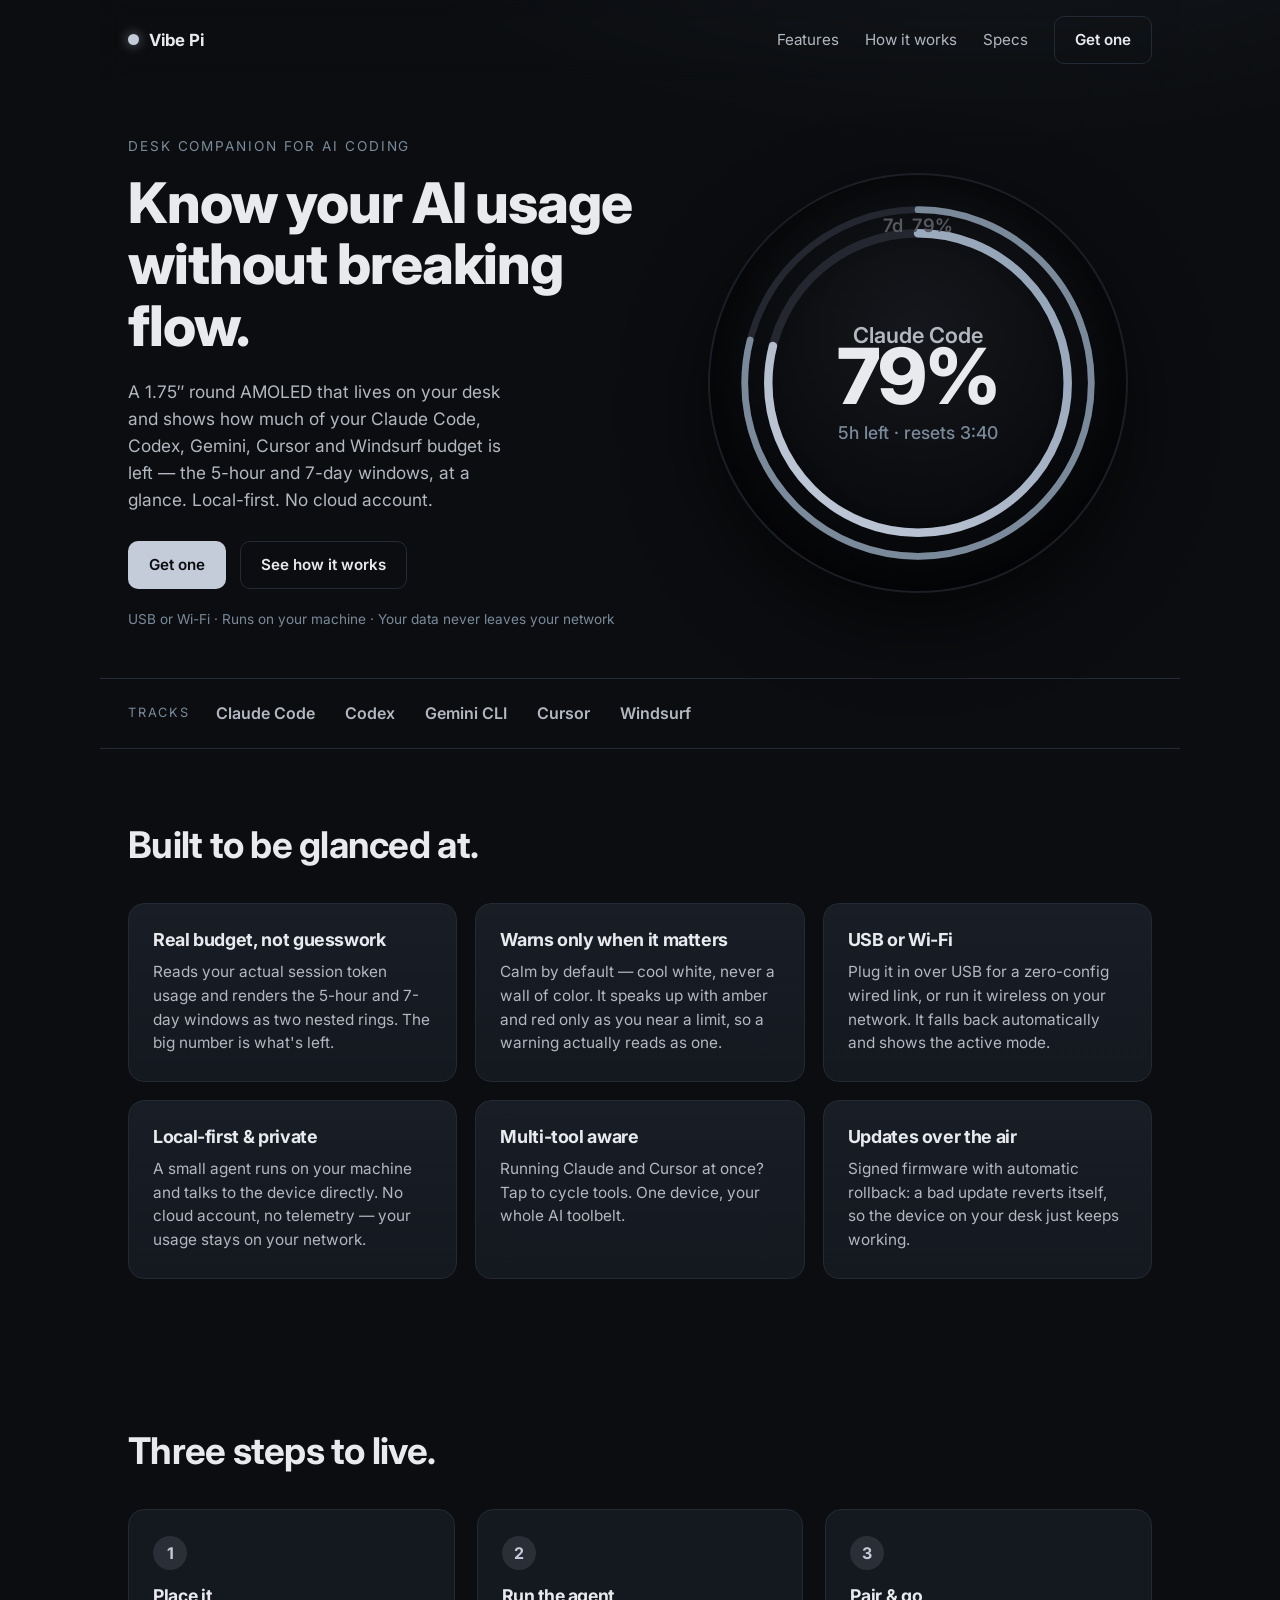
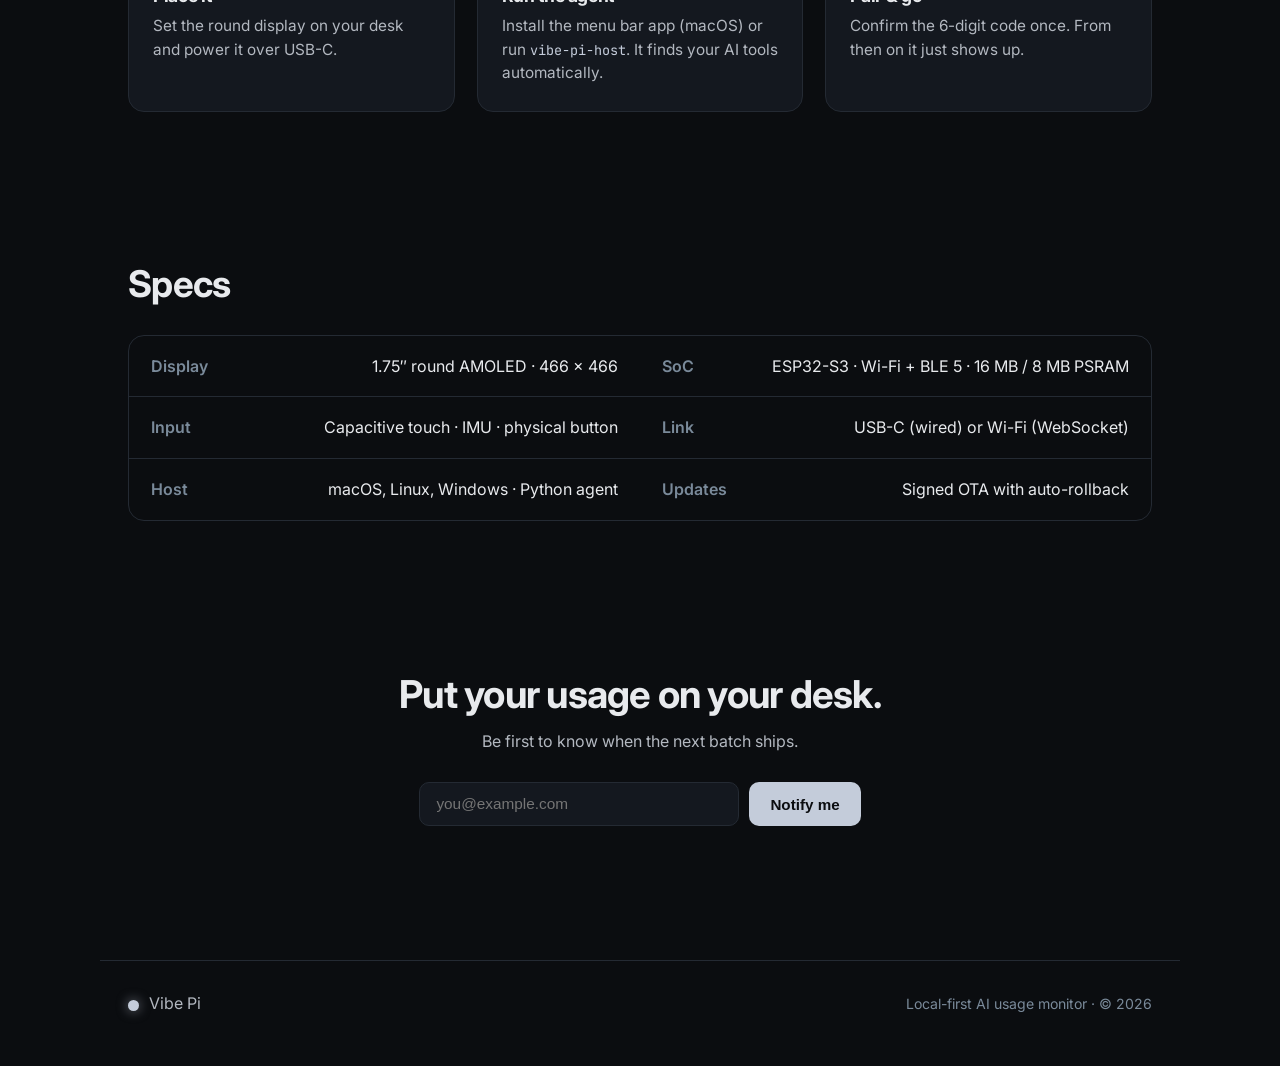
==== website/index.html @ 5a219f41 "companion: macOS menu bar app + product landing site host/menubar/: rumps menu bar app that wraps th" ====
<!DOCTYPE html>
<html lang="en">
<head>
<meta charset="UTF-8" />
<meta name="viewport" content="width=device-width, initial-scale=1.0" />
<title>Vibe Pi — your AI usage, on your desk</title>
<meta name="description" content="A round AMOLED desk monitor that shows your Claude Code, Codex, Gemini, Cursor and Windsurf usage in real time. Local-first, no cloud." />
<link rel="preconnect" href="https://fonts.googleapis.com" />
<link rel="preconnect" href="https://fonts.gstatic.com" crossorigin />
<link href="https://fonts.googleapis.com/css2?family=Inter:wght@400;500;600;700;800&family=JetBrains+Mono:wght@500;700&display=swap" rel="stylesheet" />
<link rel="stylesheet" href="styles.css" />
</head>
<body>

<!-- ── Nav ───────────────────────────────────────────── -->
<header class="nav">
  <a class="brand" href="#top">
    <span class="brand-dot"></span> Vibe&nbsp;Pi
  </a>
  <nav class="nav-links" id="navLinks">
    <a href="#features">Features</a>
    <a href="#how">How it works</a>
    <a href="#specs">Specs</a>
    <a class="btn btn-ghost" href="#get">Get one</a>
  </nav>
  <button class="nav-toggle" id="navToggle" aria-label="Menu">☰</button>
</header>

<!-- ── Hero ──────────────────────────────────────────── -->
<main id="top">
<section class="hero">
  <div class="hero-copy reveal">
    <p class="eyebrow">Desk companion for AI coding</p>
    <h1>Know your AI usage<br />without breaking flow.</h1>
    <p class="lede">
      A 1.75″ round AMOLED that lives on your desk and shows how much of your
      Claude&nbsp;Code, Codex, Gemini, Cursor and Windsurf budget is left —
      the 5-hour and 7-day windows, at a glance. Local-first. No cloud account.
    </p>
    <div class="cta-row">
      <a class="btn btn-primary" href="#get">Get one</a>
      <a class="btn btn-ghost" href="#how">See how it works</a>
    </div>
    <p class="trust">USB or Wi-Fi · Runs on your machine · Your data never leaves your network</p>
  </div>

  <!-- Device face, rebuilt in SVG (the real dual-ring gauge) -->
  <div class="hero-device reveal">
    <div class="bezel">
      <svg viewBox="0 0 466 466" class="face" role="img" aria-label="Vibe Pi display showing 79 percent of the 5-hour window remaining">
        <defs>
          <linearGradient id="ringFuel" x1="0" y1="0" x2="1" y2="1">
            <stop offset="0%" stop-color="#C4CCDA" />
            <stop offset="100%" stop-color="#8FA0B4" />
          </linearGradient>
        </defs>
        <!-- track + 7d outer ring -->
        <circle cx="233" cy="233" r="206" fill="none" stroke="#242730" stroke-width="8" />
        <circle cx="233" cy="233" r="206" fill="none" stroke="#7A8A9A" stroke-width="8"
                stroke-linecap="round" stroke-dasharray="1294" stroke-dashoffset="272"
                transform="rotate(-90 233 233)" />
        <!-- track + 5h inner ring -->
        <circle cx="233" cy="233" r="178" fill="none" stroke="#242730" stroke-width="10" />
        <circle cx="233" cy="233" r="178" fill="none" stroke="url(#ringFuel)" stroke-width="10"
                stroke-linecap="round" stroke-dasharray="1118" stroke-dashoffset="235"
                transform="rotate(-90 233 233)" />
        <!-- 7d notch label at top -->
        <text x="233" y="54" class="t-tag" text-anchor="middle">7d&nbsp;&nbsp;79%</text>
        <!-- center stack -->
        <text x="233" y="185" class="t-tool" text-anchor="middle">Claude Code</text>
        <text x="233" y="258" class="t-hero" text-anchor="middle">79%</text>
        <text x="233" y="300" class="t-sub" text-anchor="middle">5h left · resets 3:40</text>
      </svg>
    </div>
    <div class="glow" aria-hidden="true"></div>
  </div>
</section>

<!-- ── Tools ─────────────────────────────────────────── -->
<section class="tools reveal" aria-label="Supported tools">
  <span class="tools-label">Tracks</span>
  <ul>
    <li>Claude Code</li>
    <li>Codex</li>
    <li>Gemini CLI</li>
    <li>Cursor</li>
    <li>Windsurf</li>
  </ul>
</section>

<!-- ── Features ──────────────────────────────────────── -->
<section id="features" class="features">
  <h2 class="reveal">Built to be glanced at.</h2>
  <div class="grid">
    <article class="card reveal">
      <h3>Real budget, not guesswork</h3>
      <p>Reads your actual session token usage and renders the 5-hour and 7-day
         windows as two nested rings. The big number is what's left.</p>
    </article>
    <article class="card reveal">
      <h3>Warns only when it matters</h3>
      <p>Calm by default — cool white, never a wall of color. It speaks up with
         amber and red only as you near a limit, so a warning actually reads as one.</p>
    </article>
    <article class="card reveal">
      <h3>USB or Wi-Fi</h3>
      <p>Plug it in over USB for a zero-config wired link, or run it wireless on
         your network. It falls back automatically and shows the active mode.</p>
    </article>
    <article class="card reveal">
      <h3>Local-first &amp; private</h3>
      <p>A small agent runs on your machine and talks to the device directly.
         No cloud account, no telemetry — your usage stays on your network.</p>
    </article>
    <article class="card reveal">
      <h3>Multi-tool aware</h3>
      <p>Running Claude and Cursor at once? Tap to cycle tools. One device,
         your whole AI toolbelt.</p>
    </article>
    <article class="card reveal">
      <h3>Updates over the air</h3>
      <p>Signed firmware with automatic rollback: a bad update reverts itself,
         so the device on your desk just keeps working.</p>
    </article>
  </div>
</section>

<!-- ── How it works ──────────────────────────────────── -->
<section id="how" class="how">
  <h2 class="reveal">Three steps to live.</h2>
  <ol>
    <li class="reveal"><span class="step">1</span>
      <h3>Place it</h3>
      <p>Set the round display on your desk and power it over USB-C.</p></li>
    <li class="reveal"><span class="step">2</span>
      <h3>Run the agent</h3>
      <p>Install the menu bar app (macOS) or run <code>vibe-pi-host</code>.
         It finds your AI tools automatically.</p></li>
    <li class="reveal"><span class="step">3</span>
      <h3>Pair &amp; go</h3>
      <p>Confirm the 6-digit code once. From then on it just shows up.</p></li>
  </ol>
</section>

<!-- ── Specs ─────────────────────────────────────────── -->
<section id="specs" class="specs reveal">
  <h2>Specs</h2>
  <dl>
    <div><dt>Display</dt><dd>1.75″ round AMOLED · 466 × 466</dd></div>
    <div><dt>SoC</dt><dd>ESP32-S3 · Wi-Fi + BLE 5 · 16 MB / 8 MB PSRAM</dd></div>
    <div><dt>Input</dt><dd>Capacitive touch · IMU · physical button</dd></div>
    <div><dt>Link</dt><dd>USB-C (wired) or Wi-Fi (WebSocket)</dd></div>
    <div><dt>Host</dt><dd>macOS, Linux, Windows · Python agent</dd></div>
    <div><dt>Updates</dt><dd>Signed OTA with auto-rollback</dd></div>
  </dl>
</section>

<!-- ── CTA ───────────────────────────────────────────── -->
<section id="get" class="getone reveal">
  <h2>Put your usage on your desk.</h2>
  <p>Be first to know when the next batch ships.</p>
  <form class="signup" onsubmit="return vibe_notify(event)">
    <input type="email" name="email" placeholder="you@example.com" required aria-label="Email" />
    <button class="btn btn-primary" type="submit">Notify me</button>
  </form>
  <p class="micro" id="signupMsg"></p>
</section>
</main>

<footer class="foot">
  <span><span class="brand-dot"></span> Vibe Pi</span>
  <span class="muted">Local-first AI usage monitor · © 2026</span>
</footer>

<script src="app.js"></script>
</body>
</html>
---- website/styles.css ----
/* Vibe Pi — landing page
   Palette mirrors the device's "calm" system: cool white on near-black,
   color reserved for warnings, slate accents, a single soft glow. */

:root {
  --bg:        #0B0D10;
  --bg-2:      #0E1116;
  --panel:     #14181F;
  --panel-2:   #181D26;
  --line:      #242a33;
  --track:     #242730;
  --text:      #E8EAED;
  --text-2:    #B3B8C0;
  --text-3:    #7A8A9A;
  --slate:     #C4CCDA;
  --warn:      #F0A024;
  --low:       #CE5648;
  --radius:    16px;
  --maxw:      1080px;
}

* { box-sizing: border-box; margin: 0; padding: 0; }

html { scroll-behavior: smooth; }

body {
  background:
    radial-gradient(1200px 600px at 78% -8%, rgba(124,150,180,0.10), transparent 60%),
    var(--bg);
  color: var(--text);
  font-family: "Inter", system-ui, -apple-system, sans-serif;
  line-height: 1.55;
  -webkit-font-smoothing: antialiased;
  overflow-x: hidden;
}

a { color: inherit; text-decoration: none; }
h1, h2, h3 { letter-spacing: -0.02em; line-height: 1.1; }

/* ── Nav ── */
.nav {
  position: sticky; top: 0; z-index: 50;
  display: flex; align-items: center; justify-content: space-between;
  padding: 16px 28px;
  max-width: var(--maxw); margin: 0 auto;
  backdrop-filter: blur(10px);
}
.brand { display: flex; align-items: center; gap: 10px; font-weight: 700; font-size: 1.05rem; }
.brand-dot {
  width: 11px; height: 11px; border-radius: 50%;
  background: var(--slate);
  box-shadow: 0 0 12px rgba(196,204,218,0.55);
}
.nav-links { display: flex; align-items: center; gap: 26px; font-size: 0.95rem; color: var(--text-2); }
.nav-links a:hover { color: var(--text); }
.nav-toggle { display: none; background: none; border: 0; color: var(--text); font-size: 1.4rem; cursor: pointer; }

/* ── Buttons ── */
.btn {
  display: inline-block; border-radius: 10px; padding: 11px 20px;
  font-weight: 600; font-size: 0.95rem; cursor: pointer; border: 1px solid transparent;
  transition: transform .12s ease, background .2s ease, border-color .2s ease;
}
.btn:active { transform: translateY(1px); }
.btn-primary { background: var(--slate); color: #0B0D10; }
.btn-primary:hover { background: #d6dde8; }
.btn-ghost { border-color: var(--line); color: var(--text); }
.btn-ghost:hover { border-color: var(--text-3); background: rgba(255,255,255,0.03); }

/* ── Hero ── */
.hero {
  max-width: var(--maxw); margin: 0 auto;
  padding: 56px 28px 40px;
  display: grid; grid-template-columns: 1.05fr 0.95fr; gap: 40px; align-items: center;
}
.eyebrow { color: var(--text-3); font-size: 0.85rem; text-transform: uppercase; letter-spacing: 0.14em; margin-bottom: 16px; }
.hero h1 { font-size: clamp(2.1rem, 5vw, 3.5rem); font-weight: 800; }
.lede { color: var(--text-2); font-size: 1.08rem; margin: 22px 0 28px; max-width: 36ch; }
.cta-row { display: flex; gap: 14px; flex-wrap: wrap; }
.trust { color: var(--text-3); font-size: 0.85rem; margin-top: 20px; }

/* ── Device face ── */
.hero-device { position: relative; display: flex; justify-content: center; align-items: center; }
.bezel {
  position: relative; z-index: 2;
  width: min(420px, 82vw); aspect-ratio: 1; border-radius: 50%;
  background: radial-gradient(circle at 50% 38%, #15171c 0%, #050608 78%);
  padding: 14px;
  box-shadow: 0 30px 80px rgba(0,0,0,0.6), inset 0 0 0 2px #1b1e24, inset 0 0 60px rgba(0,0,0,0.7);
}
.face { width: 100%; height: 100%; display: block; }
.face text { font-family: "Inter", sans-serif; }
.t-tag  { fill: #55585F; font-size: 22px; font-weight: 600; letter-spacing: 0.02em; }
.t-tool { fill: var(--text-2); font-size: 26px; font-weight: 600; }
.t-hero { fill: var(--text); font-size: 92px; font-weight: 800; letter-spacing: -0.03em; }
.t-sub  { fill: var(--text-3); font-size: 21px; font-weight: 500; }
.glow {
  position: absolute; z-index: 1; width: 70%; aspect-ratio: 1; border-radius: 50%;
  background: radial-gradient(circle, rgba(124,150,180,0.18), transparent 70%);
  filter: blur(30px);
}

/* ── Tools strip ── */
.tools {
  max-width: var(--maxw); margin: 8px auto 0; padding: 22px 28px;
  display: flex; align-items: center; gap: 26px; flex-wrap: wrap;
  border-top: 1px solid var(--line); border-bottom: 1px solid var(--line);
}
.tools-label { color: var(--text-3); font-size: 0.8rem; text-transform: uppercase; letter-spacing: 0.14em; }
.tools ul { list-style: none; display: flex; gap: 30px; flex-wrap: wrap; }
.tools li { color: var(--text-2); font-weight: 600; font-size: 1rem; }

/* ── Sections ── */
section { scroll-margin-top: 80px; }
.features, .how, .specs, .getone { max-width: var(--maxw); margin: 0 auto; padding: 76px 28px; }
.features h2, .how h2 { font-size: clamp(1.6rem, 3.4vw, 2.3rem); margin-bottom: 38px; }

.grid { display: grid; grid-template-columns: repeat(3, 1fr); gap: 18px; }
.card {
  background: linear-gradient(180deg, var(--panel-2), var(--panel));
  border: 1px solid var(--line); border-radius: var(--radius);
  padding: 26px 24px;
}
.card h3 { font-size: 1.12rem; margin-bottom: 10px; }
.card p { color: var(--text-2); font-size: 0.96rem; }

/* ── How ── */
.how ol { list-style: none; display: grid; grid-template-columns: repeat(3, 1fr); gap: 22px; }
.how li { background: var(--panel); border: 1px solid var(--line); border-radius: var(--radius); padding: 26px 24px; }
.how .step {
  display: inline-flex; align-items: center; justify-content: center;
  width: 34px; height: 34px; border-radius: 50%;
  background: rgba(196,204,218,0.12); color: var(--slate);
  font-weight: 700; margin-bottom: 16px;
}
.how h3 { font-size: 1.1rem; margin-bottom: 8px; }
.how p { color: var(--text-2); font-size: 0.96rem; }
.how code, .specs code { font-family: "JetBrains Mono", monospace; font-size: 0.88em; color: var(--slate); }

/* ── Specs ── */
.specs h2 { font-size: clamp(1.6rem, 3.4vw, 2.3rem); margin-bottom: 30px; }
.specs dl { display: grid; grid-template-columns: repeat(2, 1fr); gap: 0; border: 1px solid var(--line); border-radius: var(--radius); overflow: hidden; }
.specs div { display: flex; justify-content: space-between; gap: 16px; padding: 18px 22px; border-bottom: 1px solid var(--line); }
.specs div:nth-last-child(-n+2) { border-bottom: 0; }
.specs dt { color: var(--text-3); font-weight: 600; }
.specs dd { color: var(--text); text-align: right; }

/* ── CTA ── */
.getone { text-align: center; }
.getone h2 { font-size: clamp(1.7rem, 3.6vw, 2.4rem); }
.getone > p { color: var(--text-2); margin: 14px 0 28px; }
.signup { display: flex; gap: 10px; justify-content: center; flex-wrap: wrap; }
.signup input {
  background: var(--panel); border: 1px solid var(--line); border-radius: 10px;
  color: var(--text); padding: 12px 16px; font-size: 0.96rem; width: min(320px, 80vw);
}
.signup input:focus { outline: none; border-color: var(--text-3); }
.micro { color: var(--text-3); font-size: 0.85rem; margin-top: 14px; min-height: 1.2em; }

/* ── Footer ── */
.foot {
  max-width: var(--maxw); margin: 0 auto; padding: 30px 28px 50px;
  display: flex; justify-content: space-between; align-items: center; gap: 16px;
  border-top: 1px solid var(--line); color: var(--text-2);
}
.foot .brand-dot { display: inline-block; margin-right: 6px; vertical-align: middle; }
.muted { color: var(--text-3); font-size: 0.88rem; }

/* ── Reveal on scroll ── */
.reveal { opacity: 0; transform: translateY(16px); transition: opacity .6s ease, transform .6s ease; }
.reveal.in { opacity: 1; transform: none; }

/* ── Responsive ── */
@media (max-width: 860px) {
  .hero { grid-template-columns: 1fr; padding-top: 36px; }
  .hero-device { order: -1; }
  .grid, .how ol, .specs dl { grid-template-columns: 1fr; }
  .specs div { border-bottom: 1px solid var(--line) !important; }
  .nav-links { display: none; position: absolute; top: 64px; right: 18px; flex-direction: column; background: var(--panel); border: 1px solid var(--line); border-radius: 12px; padding: 14px 18px; gap: 14px; }
  .nav-links.open { display: flex; }
  .nav-toggle { display: block; }
}

@media (prefers-reduced-motion: reduce) {
  .reveal { opacity: 1; transform: none; transition: none; }
  html { scroll-behavior: auto; }
}
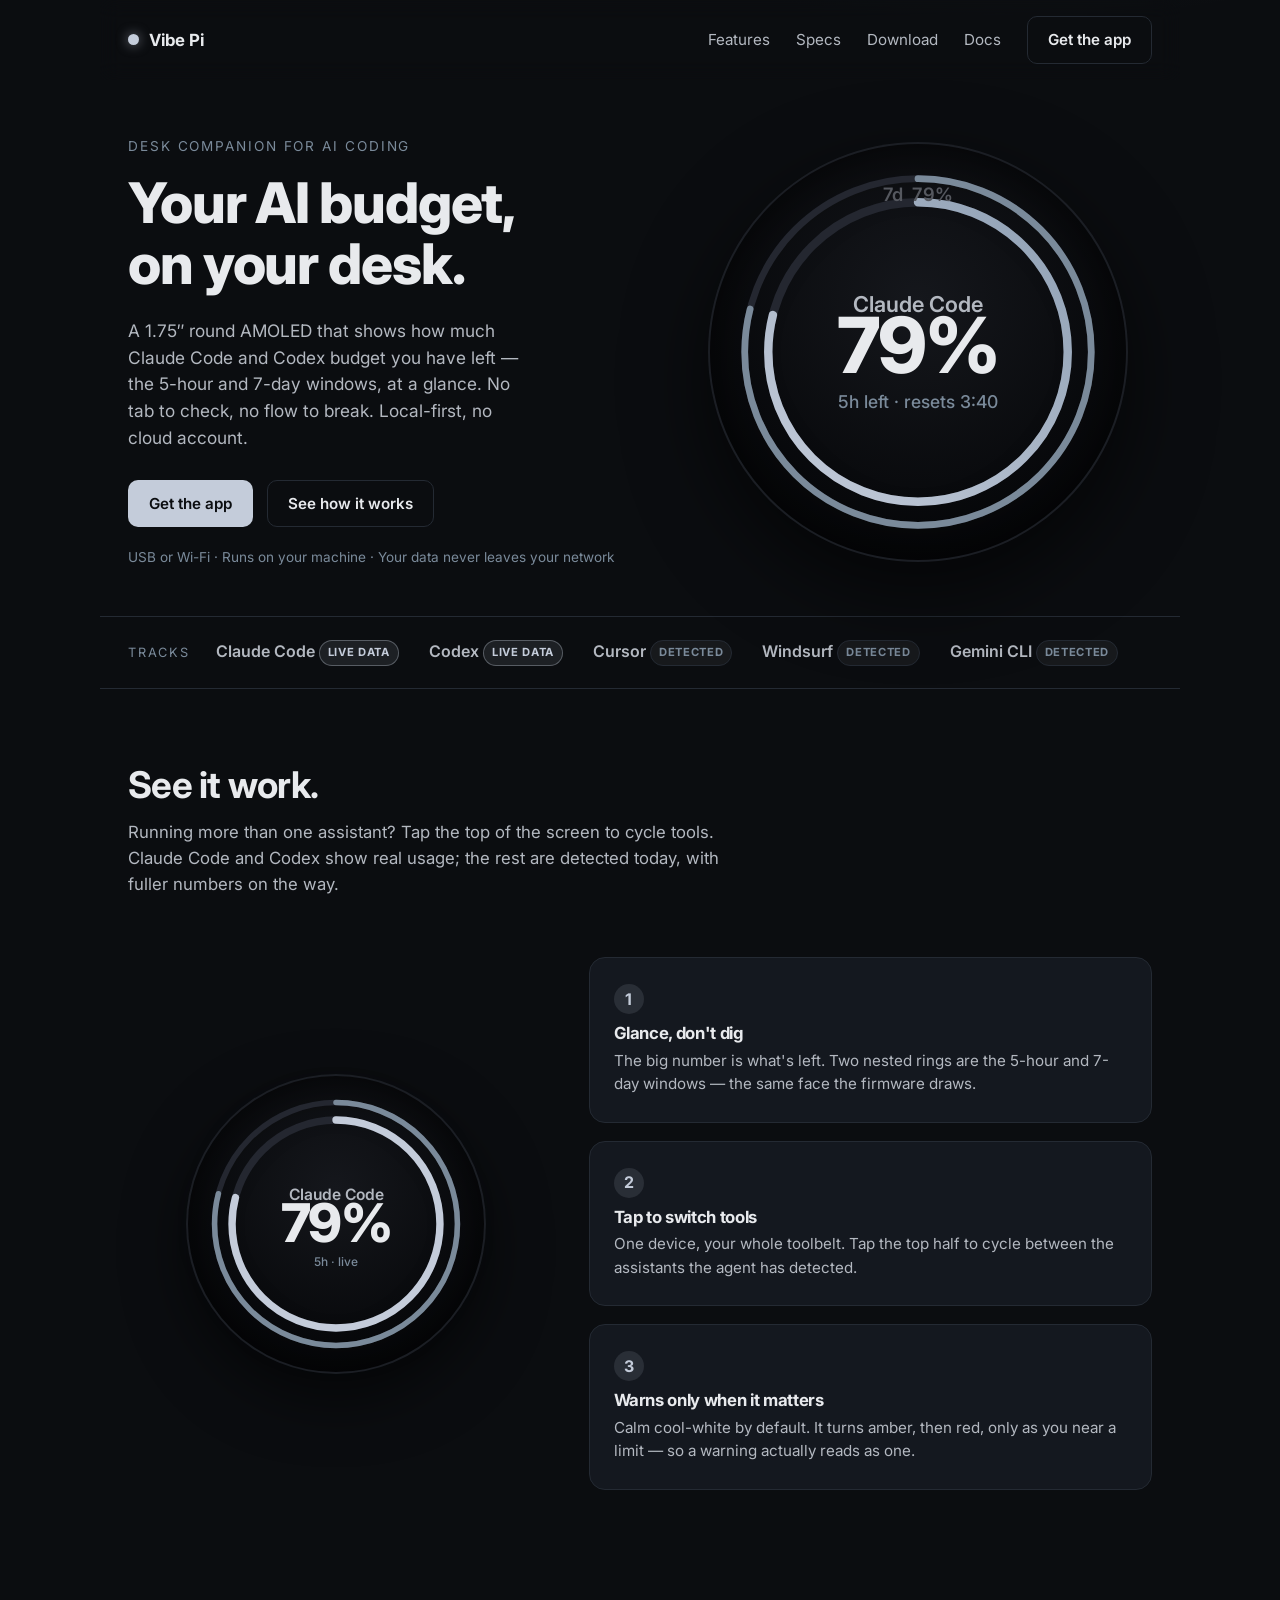
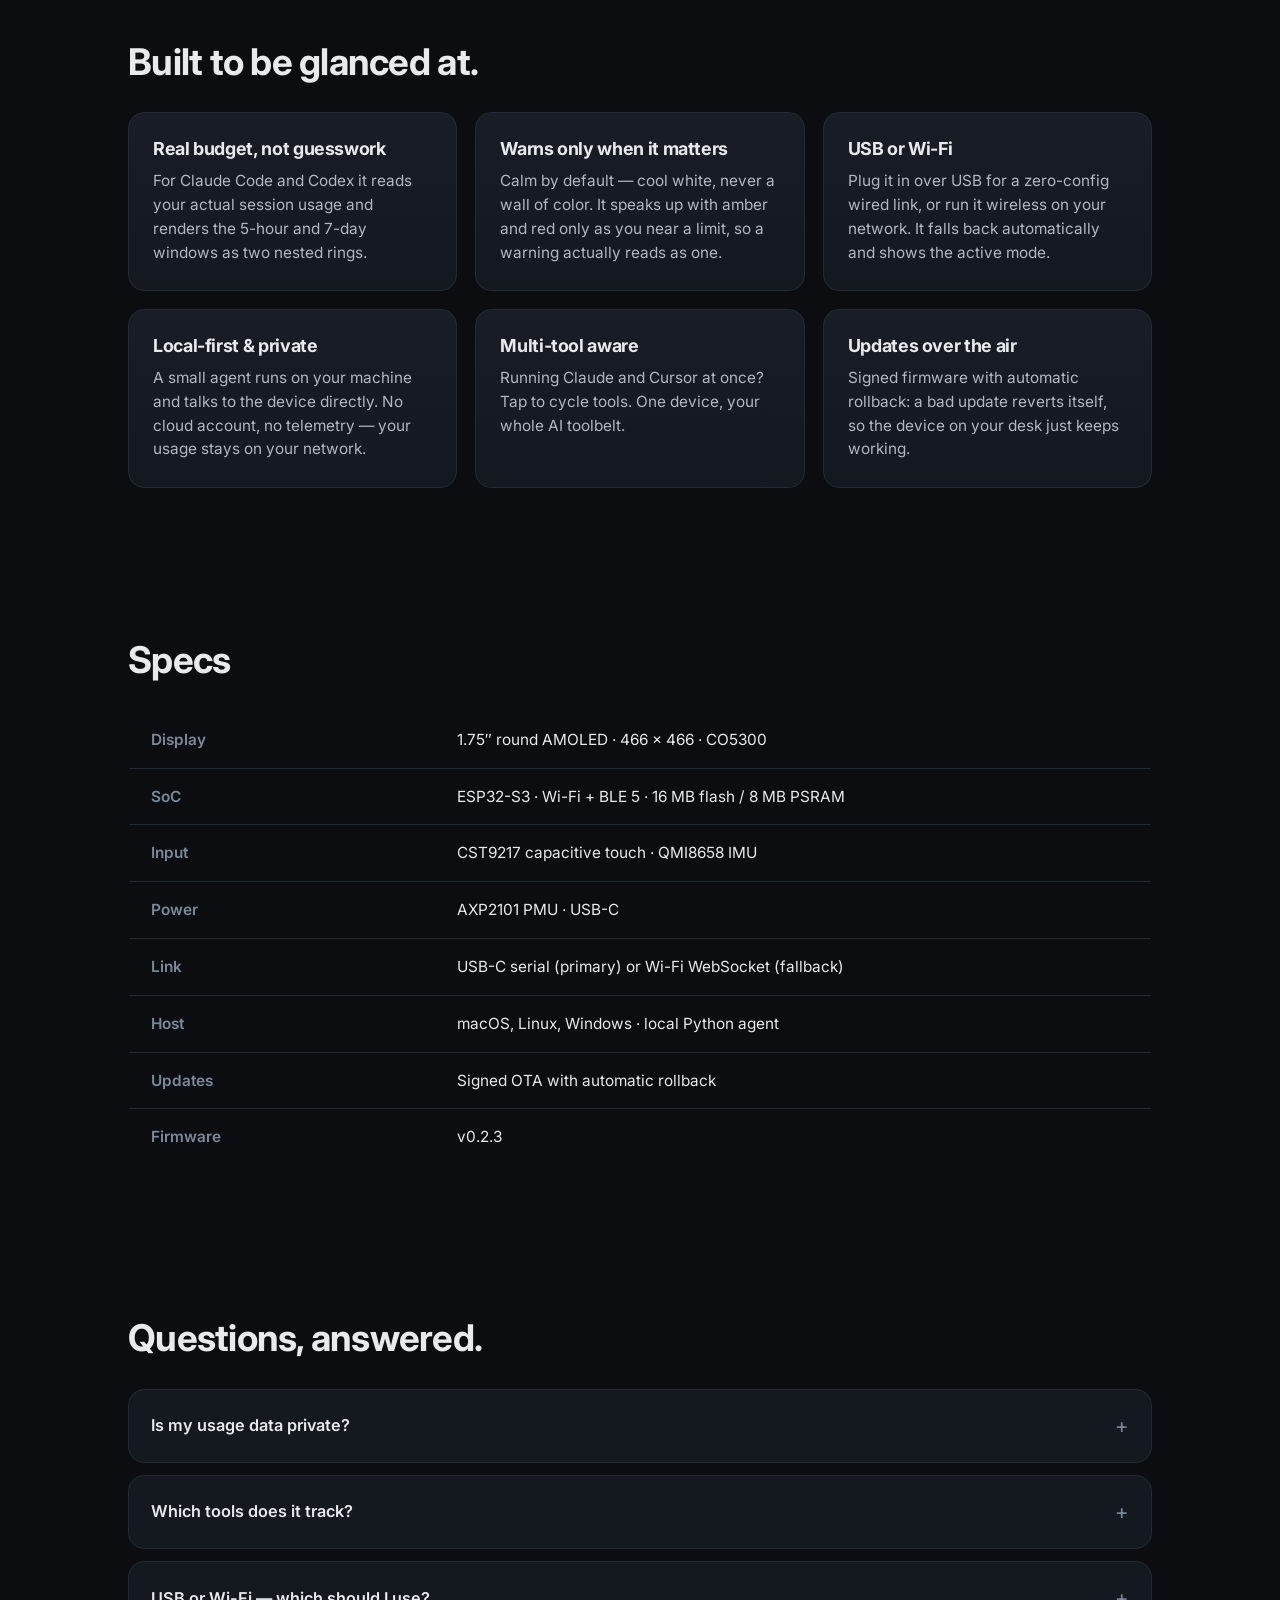
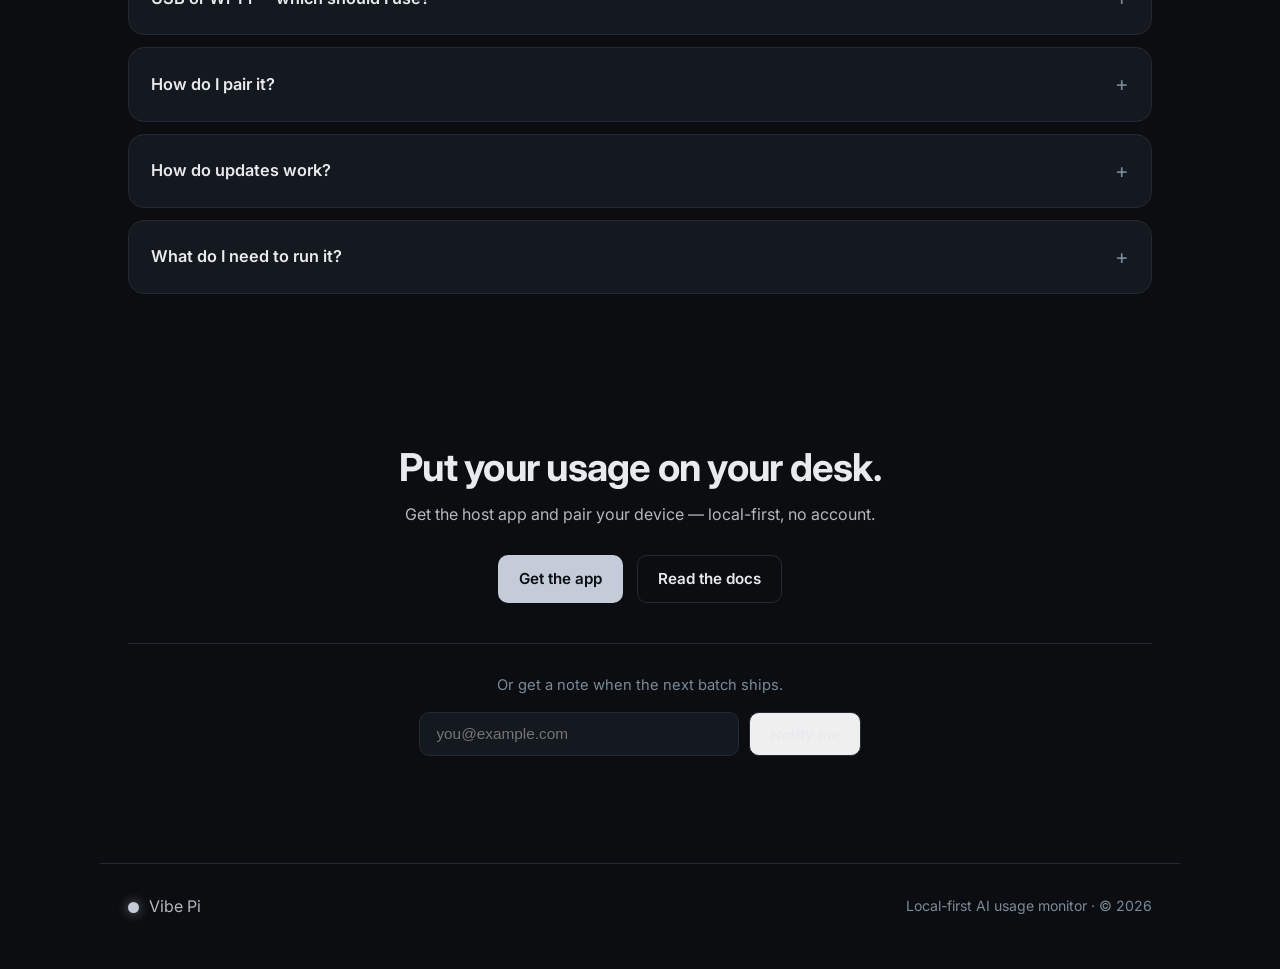
==== commit 2f296a9c: "website: multi-page site — polished homepage + download + docs Homepage upgraded (honest tool suppor" ====
--- a/website/index.html
+++ b/website/index.html
@@ -4,7 +4,7 @@
 <meta charset="UTF-8" />
 <meta name="viewport" content="width=device-width, initial-scale=1.0" />
 <title>Vibe Pi — your AI usage, on your desk</title>
-<meta name="description" content="A round AMOLED desk monitor that shows your Claude Code, Codex, Gemini, Cursor and Windsurf usage in real time. Local-first, no cloud." />
+<meta name="description" content="A round AMOLED desk monitor that shows your Claude Code and Codex usage in real time — the 5-hour and 7-day windows, at a glance. Local-first, no cloud account." />
 <link rel="preconnect" href="https://fonts.googleapis.com" />
 <link rel="preconnect" href="https://fonts.gstatic.com" crossorigin />
 <link href="https://fonts.googleapis.com/css2?family=Inter:wght@400;500;600;700;800&family=JetBrains+Mono:wght@500;700&display=swap" rel="stylesheet" />
@@ -12,16 +12,15 @@
 </head>
 <body>
 
-<!-- ── Nav ───────────────────────────────────────────── -->
+<!-- ── Nav (canonical, shared across all pages) ──────────── -->
 <header class="nav">
-  <a class="brand" href="#top">
-    <span class="brand-dot"></span> Vibe&nbsp;Pi
-  </a>
+  <a class="brand" href="index.html#top"><span class="brand-dot"></span> Vibe&nbsp;Pi</a>
   <nav class="nav-links" id="navLinks">
-    <a href="#features">Features</a>
-    <a href="#how">How it works</a>
-    <a href="#specs">Specs</a>
-    <a class="btn btn-ghost" href="#get">Get one</a>
+    <a href="index.html#features">Features</a>
+    <a href="index.html#specs">Specs</a>
+    <a href="download.html">Download</a>
+    <a href="docs.html">Docs</a>
+    <a class="btn btn-ghost" href="download.html">Get the app</a>
   </nav>
   <button class="nav-toggle" id="navToggle" aria-label="Menu">☰</button>
 </header>
@@ -31,14 +30,14 @@
 <section class="hero">
   <div class="hero-copy reveal">
     <p class="eyebrow">Desk companion for AI coding</p>
-    <h1>Know your AI usage<br />without breaking flow.</h1>
+    <h1>Your AI budget,<br />on your desk.</h1>
     <p class="lede">
-      A 1.75″ round AMOLED that lives on your desk and shows how much of your
-      Claude&nbsp;Code, Codex, Gemini, Cursor and Windsurf budget is left —
-      the 5-hour and 7-day windows, at a glance. Local-first. No cloud account.
+      A 1.75″ round AMOLED that shows how much Claude&nbsp;Code and Codex budget
+      you have left — the 5-hour and 7-day windows, at a glance. No tab to check,
+      no flow to break. Local-first, no cloud account.
     </p>
     <div class="cta-row">
-      <a class="btn btn-primary" href="#get">Get one</a>
+      <a class="btn btn-primary" href="download.html">Get the app</a>
       <a class="btn btn-ghost" href="#how">See how it works</a>
     </div>
     <p class="trust">USB or Wi-Fi · Runs on your machine · Your data never leaves your network</p>
@@ -76,26 +75,114 @@
   </div>
 </section>
 
-<!-- ── Tools ─────────────────────────────────────────── -->
+<!-- ── Tools strip ───────────────────────────────────── -->
 <section class="tools reveal" aria-label="Supported tools">
   <span class="tools-label">Tracks</span>
   <ul>
-    <li>Claude Code</li>
-    <li>Codex</li>
-    <li>Gemini CLI</li>
-    <li>Cursor</li>
-    <li>Windsurf</li>
+    <li>Claude Code <span class="badge badge-live">live data</span></li>
+    <li>Codex <span class="badge badge-live">live data</span></li>
+    <li>Cursor <span class="badge">detected</span></li>
+    <li>Windsurf <span class="badge">detected</span></li>
+    <li>Gemini CLI <span class="badge">detected</span></li>
   </ul>
+</section>
+
+<!-- ── See it work ───────────────────────────────────── -->
+<section id="how" class="seeit">
+  <div class="section-head reveal">
+    <h2>See it work.</h2>
+    <p class="section-lead">
+      Running more than one assistant? Tap the top of the screen to cycle tools.
+      Claude&nbsp;Code and Codex show real usage; the rest are detected today, with
+      fuller numbers on the way.
+    </p>
+  </div>
+
+  <div class="seeit-stage reveal">
+    <!-- A second, smaller device mockup that "cycles" between tool faces -->
+    <div class="mock">
+      <div class="mock-bezel">
+        <div class="mock-screen" id="mockScreen">
+
+          <!-- Frame 1 — Claude Code (live) -->
+          <div class="mock-face is-on" data-tool="Claude Code">
+            <svg viewBox="0 0 300 300" class="mock-svg" aria-hidden="true">
+              <circle cx="150" cy="150" r="132" fill="none" stroke="#242730" stroke-width="6" />
+              <circle cx="150" cy="150" r="132" fill="none" stroke="#7A8A9A" stroke-width="6"
+                      stroke-linecap="round" stroke-dasharray="829" stroke-dashoffset="174"
+                      transform="rotate(-90 150 150)" />
+              <circle cx="150" cy="150" r="113" fill="none" stroke="#242730" stroke-width="8" />
+              <circle cx="150" cy="150" r="113" fill="none" stroke="#C4CCDA" stroke-width="8"
+                      stroke-linecap="round" stroke-dasharray="710" stroke-dashoffset="149"
+                      transform="rotate(-90 150 150)" />
+              <text x="150" y="124" class="m-tool" text-anchor="middle">Claude Code</text>
+              <text x="150" y="170" class="m-hero" text-anchor="middle">79%</text>
+              <text x="150" y="196" class="m-sub" text-anchor="middle">5h · live</text>
+            </svg>
+          </div>
+
+          <!-- Frame 2 — Codex (live) -->
+          <div class="mock-face" data-tool="Codex">
+            <svg viewBox="0 0 300 300" class="mock-svg" aria-hidden="true">
+              <circle cx="150" cy="150" r="132" fill="none" stroke="#242730" stroke-width="6" />
+              <circle cx="150" cy="150" r="132" fill="none" stroke="#7A8A9A" stroke-width="6"
+                      stroke-linecap="round" stroke-dasharray="829" stroke-dashoffset="290"
+                      transform="rotate(-90 150 150)" />
+              <circle cx="150" cy="150" r="113" fill="none" stroke="#242730" stroke-width="8" />
+              <circle cx="150" cy="150" r="113" fill="none" stroke="#C4CCDA" stroke-width="8"
+                      stroke-linecap="round" stroke-dasharray="710" stroke-dashoffset="305"
+                      transform="rotate(-90 150 150)" />
+              <text x="150" y="124" class="m-tool" text-anchor="middle">Codex</text>
+              <text x="150" y="170" class="m-hero" text-anchor="middle">57%</text>
+              <text x="150" y="196" class="m-sub" text-anchor="middle">5h · live</text>
+            </svg>
+          </div>
+
+          <!-- Frame 3 — Cursor (detected) -->
+          <div class="mock-face" data-tool="Cursor">
+            <svg viewBox="0 0 300 300" class="mock-svg" aria-hidden="true">
+              <circle cx="150" cy="150" r="132" fill="none" stroke="#242730" stroke-width="6" />
+              <circle cx="150" cy="150" r="113" fill="none" stroke="#242730" stroke-width="8" />
+              <circle cx="150" cy="150" r="6" fill="#7A8A9A" />
+              <text x="150" y="128" class="m-tool" text-anchor="middle">Cursor</text>
+              <text x="150" y="170" class="m-detect" text-anchor="middle">running</text>
+              <text x="150" y="196" class="m-sub" text-anchor="middle">usage soon</text>
+            </svg>
+          </div>
+
+        </div>
+      </div>
+      <div class="mock-glow" aria-hidden="true"></div>
+    </div>
+
+    <!-- Caption that tracks the cycling face (JS-driven, degrades gracefully) -->
+    <ol class="mock-steps">
+      <li class="reveal"><span class="step">1</span>
+        <h3>Glance, don't dig</h3>
+        <p>The big number is what's left. Two nested rings are the 5-hour and
+           7-day windows — the same face the firmware draws.</p></li>
+      <li class="reveal"><span class="step">2</span>
+        <h3>Tap to switch tools</h3>
+        <p>One device, your whole toolbelt. Tap the top half to cycle between
+           the assistants the agent has detected.</p></li>
+      <li class="reveal"><span class="step">3</span>
+        <h3>Warns only when it matters</h3>
+        <p>Calm cool-white by default. It turns amber, then red, only as you
+           near a limit — so a warning actually reads as one.</p></li>
+    </ol>
+  </div>
 </section>
 
 <!-- ── Features ──────────────────────────────────────── -->
 <section id="features" class="features">
-  <h2 class="reveal">Built to be glanced at.</h2>
+  <div class="section-head reveal">
+    <h2>Built to be glanced at.</h2>
+  </div>
   <div class="grid">
     <article class="card reveal">
       <h3>Real budget, not guesswork</h3>
-      <p>Reads your actual session token usage and renders the 5-hour and 7-day
-         windows as two nested rings. The big number is what's left.</p>
+      <p>For Claude&nbsp;Code and Codex it reads your actual session usage and
+         renders the 5-hour and 7-day windows as two nested rings.</p>
     </article>
     <article class="card reveal">
       <h3>Warns only when it matters</h3>
@@ -125,48 +212,90 @@
   </div>
 </section>
 
-<!-- ── How it works ──────────────────────────────────── -->
-<section id="how" class="how">
-  <h2 class="reveal">Three steps to live.</h2>
-  <ol>
-    <li class="reveal"><span class="step">1</span>
-      <h3>Place it</h3>
-      <p>Set the round display on your desk and power it over USB-C.</p></li>
-    <li class="reveal"><span class="step">2</span>
-      <h3>Run the agent</h3>
-      <p>Install the menu bar app (macOS) or run <code>vibe-pi-host</code>.
-         It finds your AI tools automatically.</p></li>
-    <li class="reveal"><span class="step">3</span>
-      <h3>Pair &amp; go</h3>
-      <p>Confirm the 6-digit code once. From then on it just shows up.</p></li>
-  </ol>
-</section>
-
 <!-- ── Specs ─────────────────────────────────────────── -->
 <section id="specs" class="specs reveal">
   <h2>Specs</h2>
-  <dl>
-    <div><dt>Display</dt><dd>1.75″ round AMOLED · 466 × 466</dd></div>
-    <div><dt>SoC</dt><dd>ESP32-S3 · Wi-Fi + BLE 5 · 16 MB / 8 MB PSRAM</dd></div>
-    <div><dt>Input</dt><dd>Capacitive touch · IMU · physical button</dd></div>
-    <div><dt>Link</dt><dd>USB-C (wired) or Wi-Fi (WebSocket)</dd></div>
-    <div><dt>Host</dt><dd>macOS, Linux, Windows · Python agent</dd></div>
-    <div><dt>Updates</dt><dd>Signed OTA with auto-rollback</dd></div>
-  </dl>
-</section>
-
-<!-- ── CTA ───────────────────────────────────────────── -->
+  <table class="spec-table">
+    <tbody>
+      <tr><th scope="row">Display</th><td>1.75″ round AMOLED · 466 × 466 · CO5300</td></tr>
+      <tr><th scope="row">SoC</th><td>ESP32-S3 · Wi-Fi + BLE 5 · 16 MB flash / 8 MB PSRAM</td></tr>
+      <tr><th scope="row">Input</th><td>CST9217 capacitive touch · QMI8658 IMU</td></tr>
+      <tr><th scope="row">Power</th><td>AXP2101 PMU · USB-C</td></tr>
+      <tr><th scope="row">Link</th><td>USB-C serial (primary) or Wi-Fi WebSocket (fallback)</td></tr>
+      <tr><th scope="row">Host</th><td>macOS, Linux, Windows · local Python agent</td></tr>
+      <tr><th scope="row">Updates</th><td>Signed OTA with automatic rollback</td></tr>
+      <tr><th scope="row">Firmware</th><td>v0.2.3</td></tr>
+    </tbody>
+  </table>
+</section>
+
+<!-- ── FAQ ───────────────────────────────────────────── -->
+<section id="faq" class="faq reveal">
+  <div class="section-head">
+    <h2>Questions, answered.</h2>
+  </div>
+  <div class="faq-list">
+    <details class="faq-item">
+      <summary>Is my usage data private?</summary>
+      <p>Yes. Vibe&nbsp;Pi is local-first. A small agent runs on your own machine,
+         reads your tools' usage locally, and talks to the device directly over USB
+         or your LAN. There's no cloud account and no telemetry — nothing leaves
+         your network.</p>
+    </details>
+    <details class="faq-item">
+      <summary>Which tools does it track?</summary>
+      <p>Claude&nbsp;Code and Codex report <strong>real</strong> usage today — the
+         5-hour and 7-day window percentages. Cursor, Windsurf and Gemini&nbsp;CLI
+         are <strong>detected</strong> as running, with fuller usage numbers coming
+         in a future update.</p>
+    </details>
+    <details class="faq-item">
+      <summary>USB or Wi-Fi — which should I use?</summary>
+      <p>USB-C serial is the primary link: plug it in for a zero-config wired
+         connection. Wi-Fi (WebSocket) is the automatic fallback if USB isn't
+         available. The device shows which mode is active.</p>
+    </details>
+    <details class="faq-item">
+      <summary>How do I pair it?</summary>
+      <p>The device shows a 6-digit code. Confirm it once in the dashboard and
+         you're done — after that it reconnects on its own.</p>
+    </details>
+    <details class="faq-item">
+      <summary>How do updates work?</summary>
+      <p>Over the air, signed, with automatic rollback. If an update fails to
+         boot cleanly, the device reverts to the previous firmware on its own —
+         the monitor on your desk just keeps working.</p>
+    </details>
+    <details class="faq-item">
+      <summary>What do I need to run it?</summary>
+      <p>The host agent runs on macOS, Linux or Windows. On macOS there's a menu
+         bar app; everywhere there's the <code>vibe-pi-host</code> CLI. See the
+         <a href="download.html">Download</a> page to get started.</p>
+    </details>
+  </div>
+</section>
+
+<!-- ── Download CTA ──────────────────────────────────── -->
 <section id="get" class="getone reveal">
   <h2>Put your usage on your desk.</h2>
-  <p>Be first to know when the next batch ships.</p>
-  <form class="signup" onsubmit="return vibe_notify(event)">
-    <input type="email" name="email" placeholder="you@example.com" required aria-label="Email" />
-    <button class="btn btn-primary" type="submit">Notify me</button>
-  </form>
-  <p class="micro" id="signupMsg"></p>
+  <p>Get the host app and pair your device — local-first, no account.</p>
+  <div class="cta-row cta-center">
+    <a class="btn btn-primary" href="download.html">Get the app</a>
+    <a class="btn btn-ghost" href="docs.html">Read the docs</a>
+  </div>
+
+  <div class="signup-block">
+    <p class="signup-lead">Or get a note when the next batch ships.</p>
+    <form class="signup" onsubmit="return vibe_notify(event)">
+      <input type="email" name="email" placeholder="you@example.com" required aria-label="Email" />
+      <button class="btn btn-ghost" type="submit">Notify me</button>
+    </form>
+    <p class="micro" id="signupMsg"></p>
+  </div>
 </section>
 </main>
 
+<!-- ── Footer (canonical, shared across all pages) ───────── -->
 <footer class="foot">
   <span><span class="brand-dot"></span> Vibe Pi</span>
   <span class="muted">Local-first AI usage monitor · © 2026</span>
--- a/website/styles.css
+++ b/website/styles.css
@@ -112,10 +112,17 @@
 
 /* ── Sections ── */
 section { scroll-margin-top: 80px; }
-.features, .how, .specs, .getone { max-width: var(--maxw); margin: 0 auto; padding: 76px 28px; }
-.features h2, .how h2 { font-size: clamp(1.6rem, 3.4vw, 2.3rem); margin-bottom: 38px; }
+.features, .how, .specs, .getone,
+.seeit, .faq { max-width: var(--maxw); margin: 0 auto; padding: 76px 28px; }
+.features h2, .how h2, .seeit h2, .faq h2 { font-size: clamp(1.6rem, 3.4vw, 2.3rem); margin-bottom: 38px; }
+
+/* Shared standfirst paragraph (the .section-head wrapper is defined once
+   in the shared building-blocks block lower in this file). */
+.section-lead { color: var(--text-2); font-size: 1.05rem; max-width: 60ch; }
 
 .grid { display: grid; grid-template-columns: repeat(3, 1fr); gap: 18px; }
+/* Generic 2-column grid for sub-pages (download/docs); collapses on mobile */
+.grid-2 { display: grid; grid-template-columns: repeat(2, 1fr); gap: 18px; }
 .card {
   background: linear-gradient(180deg, var(--panel-2), var(--panel));
   border: 1px solid var(--line); border-radius: var(--radius);
@@ -124,31 +131,122 @@
 .card h3 { font-size: 1.12rem; margin-bottom: 10px; }
 .card p { color: var(--text-2); font-size: 0.96rem; }
 
-/* ── How ── */
-.how ol { list-style: none; display: grid; grid-template-columns: repeat(3, 1fr); gap: 22px; }
-.how li { background: var(--panel); border: 1px solid var(--line); border-radius: var(--radius); padding: 26px 24px; }
-.how .step {
+/* ── How / stepped lists (reusable: .how + .mock-steps share styling) ── */
+.how ol, .mock-steps { list-style: none; display: grid; gap: 22px; }
+.how ol { grid-template-columns: repeat(3, 1fr); }
+.how li, .mock-steps li { background: var(--panel); border: 1px solid var(--line); border-radius: var(--radius); padding: 26px 24px; }
+.how .step, .mock-steps .step {
   display: inline-flex; align-items: center; justify-content: center;
   width: 34px; height: 34px; border-radius: 50%;
   background: rgba(196,204,218,0.12); color: var(--slate);
   font-weight: 700; margin-bottom: 16px;
 }
-.how h3 { font-size: 1.1rem; margin-bottom: 8px; }
-.how p { color: var(--text-2); font-size: 0.96rem; }
+.how h3, .mock-steps h3 { font-size: 1.1rem; margin-bottom: 8px; }
+.how p, .mock-steps p { color: var(--text-2); font-size: 0.96rem; }
 .how code, .specs code { font-family: "JetBrains Mono", monospace; font-size: 0.88em; color: var(--slate); }
 
-/* ── Specs ── */
+/* The "see it work" mockup + cycling tool-face classes (.seeit-stage, .mock*,
+   .m-*) live in the HOME-PAGE SECTIONS block lower in this file. */
+
+/* ── Specs / generic data tables (reusable on docs page) ── */
 .specs h2 { font-size: clamp(1.6rem, 3.4vw, 2.3rem); margin-bottom: 30px; }
-.specs dl { display: grid; grid-template-columns: repeat(2, 1fr); gap: 0; border: 1px solid var(--line); border-radius: var(--radius); overflow: hidden; }
-.specs div { display: flex; justify-content: space-between; gap: 16px; padding: 18px 22px; border-bottom: 1px solid var(--line); }
-.specs div:nth-last-child(-n+2) { border-bottom: 0; }
-.specs dt { color: var(--text-3); font-weight: 600; }
-.specs dd { color: var(--text); text-align: right; }
+.spec-table, .data-table {
+  width: 100%; border-collapse: collapse;
+  border: 1px solid var(--line); border-radius: var(--radius); overflow: hidden;
+}
+.spec-table th, .spec-table td,
+.data-table th, .data-table td {
+  text-align: left; padding: 16px 22px; border-bottom: 1px solid var(--line);
+  font-size: 0.96rem; vertical-align: top;
+}
+.spec-table tr:last-child th, .spec-table tr:last-child td,
+.data-table tr:last-child th, .data-table tr:last-child td { border-bottom: 0; }
+.spec-table th[scope="row"] { color: var(--text-3); font-weight: 600; width: 30%; white-space: nowrap; }
+.spec-table td { color: var(--text); }
+/* Column-header variant for docs tables */
+.data-table thead th { color: var(--text-3); font-weight: 600; background: var(--panel); }
+.data-table td { color: var(--text-2); }
+
+/* ── FAQ (reusable: native <details> disclosure) ── */
+.faq-list { display: grid; gap: 12px; }
+.faq-item {
+  background: var(--panel); border: 1px solid var(--line); border-radius: var(--radius);
+  padding: 0 22px;
+}
+.faq-item summary {
+  list-style: none; cursor: pointer;
+  padding: 20px 0; font-weight: 600; font-size: 1.02rem;
+  display: flex; align-items: center; justify-content: space-between; gap: 16px;
+}
+.faq-item summary::-webkit-details-marker { display: none; }
+.faq-item summary::after { content: "+"; color: var(--text-3); font-weight: 400; font-size: 1.3rem; }
+.faq-item[open] summary::after { content: "–"; }
+.faq-item p { color: var(--text-2); font-size: 0.96rem; padding: 0 0 22px; max-width: 64ch; }
+.faq-item a { color: var(--slate); }
+.faq-item a:hover { text-decoration: underline; }
+.faq-item code { font-family: "JetBrains Mono", monospace; font-size: 0.88em; color: var(--slate); }
+
+/* ── Badges (reusable inline status pills) ── */
+.badge {
+  display: inline-block; vertical-align: middle;
+  font-size: 0.7rem; font-weight: 700; text-transform: uppercase; letter-spacing: 0.06em;
+  padding: 3px 8px; border-radius: 999px;
+  background: rgba(255,255,255,0.05); border: 1px solid var(--line); color: var(--text-3);
+}
+.badge-live { color: var(--slate); border-color: rgba(196,204,218,0.35); background: rgba(196,204,218,0.10); }
+.badge-warn { color: var(--warn); border-color: rgba(240,160,36,0.35); background: rgba(240,160,36,0.10); }
+
+/* ── Note / callout block (reusable for docs tips & download requirements) ── */
+.note {
+  border: 1px solid var(--line); border-left: 3px solid var(--slate);
+  border-radius: 10px; background: var(--panel);
+  padding: 16px 20px; color: var(--text-2); font-size: 0.95rem;
+}
+.note strong { color: var(--text); }
+.note.note-warn { border-left-color: var(--warn); }
+.note code { font-family: "JetBrains Mono", monospace; font-size: 0.88em; color: var(--slate); }
+
+/* ── Page hero — simpler centered hero for sub-pages (download/docs) ── */
+.page-hero { max-width: var(--maxw); margin: 0 auto; padding: 56px 28px 24px; }
+.page-hero .eyebrow { margin-bottom: 14px; }
+.page-hero h1 { font-size: clamp(1.9rem, 4.4vw, 3rem); font-weight: 800; }
+.page-hero p { color: var(--text-2); font-size: 1.08rem; margin-top: 18px; max-width: 56ch; }
+
+/* ── Docs layout — sticky sidebar + content (for docs.html) ── */
+.docs-layout {
+  max-width: var(--maxw); margin: 0 auto; padding: 24px 28px 76px;
+  display: grid; grid-template-columns: 220px 1fr; gap: 44px; align-items: start;
+}
+.sidebar { position: sticky; top: 84px; align-self: start; }
+.sidebar nav { display: flex; flex-direction: column; gap: 4px; }
+.sidebar a {
+  color: var(--text-2); font-size: 0.95rem; padding: 7px 12px; border-radius: 8px;
+  border-left: 2px solid transparent;
+}
+.sidebar a:hover { color: var(--text); background: rgba(255,255,255,0.03); }
+.sidebar a.active { color: var(--text); border-left-color: var(--slate); }
+.docs-content { min-width: 0; }
+.docs-content h2 { font-size: clamp(1.4rem, 3vw, 2rem); margin: 40px 0 16px; }
+.docs-content h2:first-child { margin-top: 0; }
+.docs-content h3 { font-size: 1.15rem; margin: 26px 0 10px; }
+.docs-content p, .docs-content li { color: var(--text-2); }
+.docs-content p { margin-bottom: 14px; }
+.docs-content ul, .docs-content ol { margin: 0 0 16px 20px; }
+.docs-content li { margin-bottom: 6px; }
+.docs-content code { font-family: "JetBrains Mono", monospace; font-size: 0.88em; color: var(--slate); }
+.docs-content pre {
+  background: var(--bg-2); border: 1px solid var(--line); border-radius: 12px;
+  padding: 16px 18px; overflow-x: auto; margin-bottom: 18px;
+}
+.docs-content pre code { color: var(--text); font-size: 0.86rem; }
 
 /* ── CTA ── */
 .getone { text-align: center; }
 .getone h2 { font-size: clamp(1.7rem, 3.6vw, 2.4rem); }
 .getone > p { color: var(--text-2); margin: 14px 0 28px; }
+.cta-center { justify-content: center; }
+.signup-block { margin-top: 40px; padding-top: 30px; border-top: 1px solid var(--line); }
+.signup-lead { color: var(--text-3); font-size: 0.92rem; margin-bottom: 16px; }
 .signup { display: flex; gap: 10px; justify-content: center; flex-wrap: wrap; }
 .signup input {
   background: var(--panel); border: 1px solid var(--line); border-radius: 10px;
@@ -166,6 +264,118 @@
 .foot .brand-dot { display: inline-block; margin-right: 6px; vertical-align: middle; }
 .muted { color: var(--text-3); font-size: 0.88rem; }
 
+/* ══════════════════════════════════════════════════════════════════════
+   SHARED, REUSABLE CLASSES — additive helpers
+   The primary, reusable components (.page-hero, .section-lead, .grid-2,
+   .badge, .note, .spec-table/.data-table, .sidebar, .faq-list/.faq-item)
+   are all defined and commented in the sections ABOVE. The few additions
+   below extend those (a table.data alias, a sidebar grouping label, and a
+   bare-<details> FAQ variant) so download.html / docs.html have what they
+   need. Avoid redefining the components above — extend them here. */
+
+/* .data alias for column-header tables: same look as .data-table, for markup
+   that prefers <table class="data"> over <table class="data-table">. */
+table.data {
+  width: 100%; border-collapse: collapse;
+  border: 1px solid var(--line); border-radius: var(--radius); overflow: hidden;
+}
+table.data th, table.data td {
+  text-align: left; padding: 16px 22px; border-bottom: 1px solid var(--line);
+  font-size: 0.96rem; vertical-align: top;
+}
+table.data th { color: var(--text-3); font-weight: 600; }
+table.data td { color: var(--text-2); }
+table.data tr:last-child th, table.data tr:last-child td { border-bottom: 0; }
+table.data code { font-family: "JetBrains Mono", monospace; font-size: 0.86em; color: var(--slate); }
+
+/* Sidebar grouping label + list variant — pairs with the .sidebar block above
+   for docs pages that want grouped sections (h4 heading + <ul> of links). */
+.sidebar h4 { color: var(--text-3); font-size: 0.78rem; text-transform: uppercase; letter-spacing: 0.12em; margin: 18px 0 10px; }
+.sidebar h4:first-child { margin-top: 0; }
+.sidebar ul { list-style: none; display: flex; flex-direction: column; gap: 4px; }
+.sidebar ul a { padding: 7px 10px; }
+
+/* FAQ — also style a bare <details> inside a .faq section, so either
+   <div class="faq-item"> wrappers or plain <details> markup works. */
+.faq h2 { font-size: clamp(1.6rem, 3.4vw, 2.3rem); margin-bottom: 14px; }
+.faq .section-lead { margin-bottom: 30px; }
+.faq details {
+  background: var(--panel); border: 1px solid var(--line); border-radius: var(--radius);
+  padding: 0 22px;
+}
+.faq summary {
+  cursor: pointer; list-style: none;
+  padding: 20px 0; font-weight: 600; font-size: 1.02rem;
+  display: flex; align-items: center; justify-content: space-between; gap: 16px;
+}
+.faq summary::-webkit-details-marker { display: none; }
+.faq summary::after { content: "+"; color: var(--text-3); font-weight: 400; font-size: 1.3rem; }
+.faq details[open] summary::after { content: "–"; }
+.faq details p { color: var(--text-2); font-size: 0.96rem; padding: 0 0 22px; max-width: 64ch; }
+.faq details p a { color: var(--slate); }
+.faq details p code { font-family: "JetBrains Mono", monospace; font-size: 0.88em; color: var(--slate); }
+
+/* ── .section-head ──
+   Heading + standfirst wrapper used above grids/lists on any page. */
+.section-head { margin-bottom: 30px; }
+.section-head h2 { font-size: clamp(1.6rem, 3.4vw, 2.3rem); margin-bottom: 14px; }
+.section-head .section-lead { margin: 0; }
+
+/* ══════════════════════════════════════════════════════════════════════
+   HOME-PAGE SECTIONS
+   ══════════════════════════════════════════════════════════════════════ */
+
+/* ── "See it work" — section copy, then a copy / mockup / captions row ── */
+.seeit { display: grid; grid-template-columns: 1fr; gap: 30px; }
+.seeit .section-head { max-width: 62ch; }
+.seeit-stage {
+  display: grid; grid-template-columns: 0.85fr 1.15fr; gap: 44px; align-items: center;
+}
+
+/* The smaller "cycling" device — its own self-contained mockup (not the hero). */
+.mock { position: relative; display: flex; justify-content: center; align-items: center; }
+.mock-bezel {
+  position: relative; z-index: 2;
+  width: min(300px, 72vw); aspect-ratio: 1; border-radius: 50%;
+  background: radial-gradient(circle at 50% 38%, #15171c 0%, #050608 78%);
+  padding: 12px;
+  box-shadow: 0 24px 60px rgba(0,0,0,0.55), inset 0 0 0 2px #1b1e24, inset 0 0 48px rgba(0,0,0,0.7);
+}
+/* Stacked faces cross-fade; app.js toggles .is-on. CSS-only fallback (and
+   reduced-motion) keeps the first face — Claude Code — visible. */
+.mock-screen { position: relative; width: 100%; height: 100%; }
+.mock-face {
+  position: absolute; inset: 0; opacity: 0;
+  transition: opacity .5s ease; pointer-events: none;
+}
+.mock-face.is-on { opacity: 1; }
+.mock-svg { width: 100%; height: 100%; display: block; }
+.mock-svg text { font-family: "Inter", sans-serif; }
+.m-tool   { fill: var(--text-2); font-size: 17px; font-weight: 600; }
+.m-hero   { fill: var(--text); font-size: 58px; font-weight: 800; letter-spacing: -0.03em; }
+.m-sub    { fill: var(--text-3); font-size: 13px; font-weight: 500; }
+.m-detect { fill: var(--text-3); font-size: 30px; font-weight: 700; }
+.mock-glow {
+  position: absolute; z-index: 1; width: 62%; aspect-ratio: 1; border-radius: 50%;
+  background: radial-gradient(circle, rgba(124,150,180,0.18), transparent 70%);
+  filter: blur(28px);
+}
+
+/* The numbered captions beside the mockup (reuses the .step pattern from .how) */
+.mock-steps { list-style: none; display: grid; gap: 18px; }
+.mock-steps li { color: var(--text-2); }
+.mock-steps .step {
+  display: inline-flex; align-items: center; justify-content: center;
+  width: 30px; height: 30px; border-radius: 50%;
+  background: rgba(196,204,218,0.12); color: var(--slate);
+  font-weight: 700; margin-bottom: 10px;
+}
+.mock-steps h3 { font-size: 1.05rem; margin-bottom: 6px; color: var(--text); }
+.mock-steps p { color: var(--text-2); font-size: 0.95rem; }
+
+/* .spec-table (Specs) and .signup-block/.signup-lead (CTA) are defined once in
+   the shared/CTA sections above; no home-only override needed. */
+
 /* ── Reveal on scroll ── */
 .reveal { opacity: 0; transform: translateY(16px); transition: opacity .6s ease, transform .6s ease; }
 .reveal.in { opacity: 1; transform: none; }
@@ -174,8 +384,13 @@
 @media (max-width: 860px) {
   .hero { grid-template-columns: 1fr; padding-top: 36px; }
   .hero-device { order: -1; }
-  .grid, .how ol, .specs dl { grid-template-columns: 1fr; }
+  .grid, .how ol, .specs dl, .grid-2 { grid-template-columns: 1fr; }
   .specs div { border-bottom: 1px solid var(--line) !important; }
+  /* "See it work" → stack copy / mockup / captions, mockup on top */
+  .seeit-stage { grid-template-columns: 1fr; gap: 28px; }
+  .mock { order: -1; }
+  /* Docs sidebar → flow inline above content instead of sticking */
+  .sidebar { position: static; top: auto; }
   .nav-links { display: none; position: absolute; top: 64px; right: 18px; flex-direction: column; background: var(--panel); border: 1px solid var(--line); border-radius: 12px; padding: 14px 18px; gap: 14px; }
   .nav-links.open { display: flex; }
   .nav-toggle { display: block; }
@@ -184,4 +399,7 @@
 @media (prefers-reduced-motion: reduce) {
   .reveal { opacity: 1; transform: none; transition: none; }
   html { scroll-behavior: auto; }
-}
+  /* Mockup: no cross-fade. app.js already skips the cycler under reduced
+     motion, so the first (real-data) face stays shown; kill the transition too. */
+  .mock-face { transition: none; }
+}
